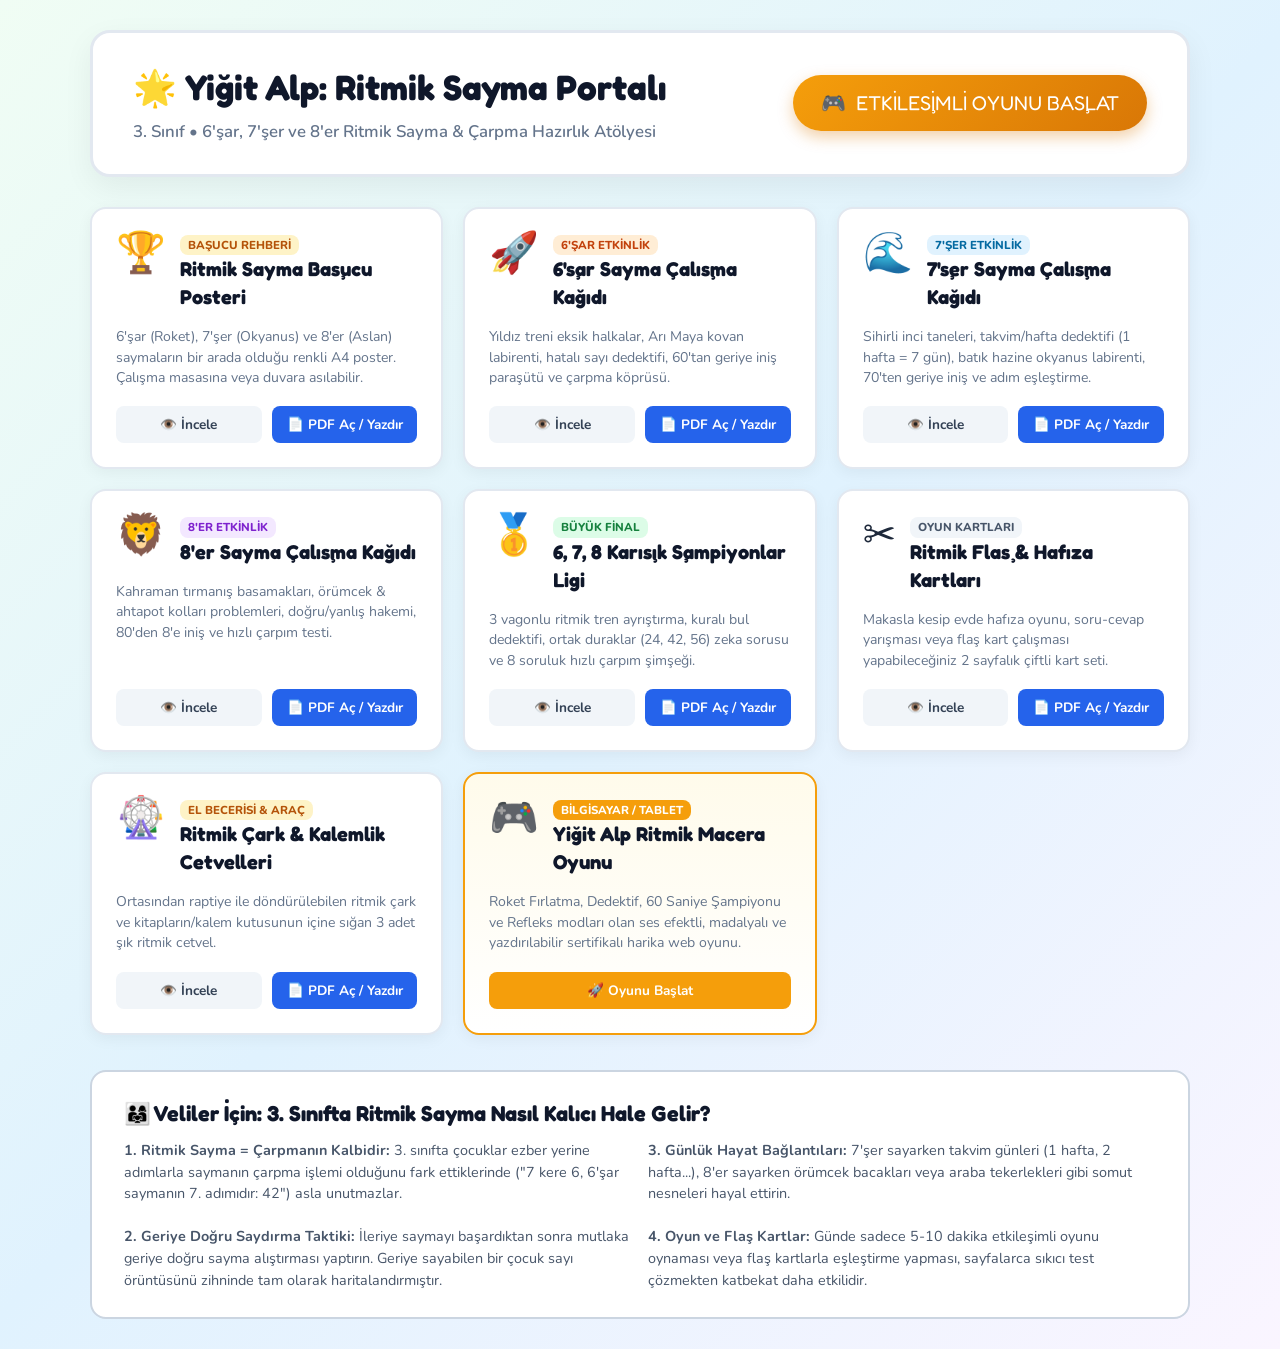
==== basili_materyaller/tum_materyaller_rehberi.html @ d69f4a8b "Yigit Alp Ritmik Sayma Dunyasi: Calisma Kagitlari ve Etkilesimli Oyun" ====
<!DOCTYPE html>
<html lang="tr">
<head>
  <meta charset="UTF-8">
  <meta name="viewport" content="width=device-width, initial-scale=1.0">
  <title>Yiğit Alp - Ritmik Sayma Eğitim & Materyal Portalı</title>
  <link rel="stylesheet" href="print_style.css">
  <style>
    body {
      background: linear-gradient(135deg, #f0fdf4 0%, #e0f2fe 50%, #faf5ff 100%);
      min-height: 100vh;
      padding: 30px 20px;
    }
    .portal-container {
      max-width: 1100px;
      margin: 0 auto;
    }
    .hero-banner {
      background: white;
      border-radius: 20px;
      padding: 30px 40px;
      box-shadow: 0 10px 30px rgba(0,0,0,0.06);
      display: flex;
      justify-content: space-between;
      align-items: center;
      margin-bottom: 30px;
      border: 3px solid #e2e8f0;
    }
    .hero-text h1 {
      font-family: 'Fredoka', cursive;
      font-size: 2.2rem;
      color: #0f172a;
      margin-bottom: 8px;
    }
    .hero-text p {
      color: #64748b;
      font-size: 1.05rem;
      font-weight: 600;
    }
    .hero-actions {
      display: flex;
      flex-direction: column;
      gap: 10px;
    }
    .game-launch-btn {
      background: linear-gradient(135deg, #f59e0b 0%, #d97706 100%);
      color: white;
      font-family: 'Fredoka', cursive;
      font-size: 1.25rem;
      padding: 14px 28px;
      border-radius: 50px;
      text-decoration: none;
      box-shadow: 0 6px 15px rgba(217, 119, 6, 0.35);
      display: inline-flex;
      align-items: center;
      gap: 10px;
      transition: all 0.2s ease;
    }
    .game-launch-btn:hover {
      transform: scale(1.04);
      box-shadow: 0 8px 22px rgba(217, 119, 6, 0.45);
    }
    
    .grid-cards {
      display: grid;
      grid-template-columns: repeat(auto-fill, minmax(320px, 1fr));
      gap: 20px;
    }
    .mat-card {
      background: white;
      border-radius: 16px;
      padding: 24px;
      box-shadow: 0 4px 15px rgba(0,0,0,0.05);
      border: 2px solid #e2e8f0;
      display: flex;
      flex-direction: column;
      justify-content: space-between;
      transition: all 0.25s ease;
    }
    .mat-card:hover {
      transform: translateY(-4px);
      box-shadow: 0 12px 25px rgba(0,0,0,0.1);
      border-color: #3b82f6;
    }
    .mat-header {
      display: flex;
      align-items: flex-start;
      gap: 14px;
      margin-bottom: 12px;
    }
    .mat-icon {
      font-size: 2.5rem;
      line-height: 1;
    }
    .mat-title {
      font-family: 'Fredoka', cursive;
      font-size: 1.25rem;
      color: #0f172a;
      margin-bottom: 4px;
    }
    .mat-badge {
      display: inline-block;
      font-size: 0.72rem;
      font-weight: 800;
      padding: 2px 8px;
      border-radius: 8px;
      text-transform: uppercase;
    }
    .mat-desc {
      font-size: 0.88rem;
      color: #64748b;
      margin-bottom: 18px;
      line-height: 1.45;
    }
    .mat-links {
      display: flex;
      gap: 10px;
    }
    .mat-btn {
      flex: 1;
      text-align: center;
      padding: 9px 12px;
      border-radius: 8px;
      font-weight: 700;
      font-size: 0.85rem;
      text-decoration: none;
      transition: all 0.2s;
    }
    .btn-view {
      background: #f1f5f9;
      color: #334155;
    }
    .btn-view:hover {
      background: #e2e8f0;
    }
    .btn-direct-print {
      background: #2563eb;
      color: white;
    }
    .btn-direct-print:hover {
      background: #1d4ed8;
    }

    .parent-guide {
      background: white;
      border-radius: 16px;
      padding: 26px 32px;
      margin-top: 35px;
      border: 2px solid #cbd5e1;
    }
    .parent-guide h3 {
      font-family: 'Fredoka', cursive;
      font-size: 1.35rem;
      color: #0f172a;
      margin-bottom: 12px;
      display: flex;
      align-items: center;
      gap: 10px;
    }
    .guide-tips {
      display: grid;
      grid-template-columns: 1fr 1fr;
      gap: 16px;
      font-size: 0.9rem;
      color: #475569;
      line-height: 1.5;
    }
  </style>
</head>
<body>

  <div class="portal-container">
    
    <!-- Hero Banner -->
    <div class="hero-banner">
      <div class="hero-text">
        <h1>🌟 Yiğit Alp: Ritmik Sayma Portalı</h1>
        <p>3. Sınıf • 6'şar, 7'şer ve 8'er Ritmik Sayma & Çarpma Hazırlık Atölyesi</p>
      </div>
      <div class="hero-actions">
        <a href="../oyun/index.html" class="game-launch-btn">
          <span>🎮</span> ETKİLEŞİMLİ OYUNU BAŞLAT
        </a>
      </div>
    </div>

    <!-- Materyaller Izgarası -->
    <div class="grid-cards">
      
      <!-- 01: Poster -->
      <div class="mat-card">
        <div>
          <div class="mat-header">
            <span class="mat-icon">🏆</span>
            <div>
              <span class="mat-badge" style="background:#fef3c7; color:#b45309;">BAŞUCU REHBERİ</span>
              <h2 class="mat-title">Ritmik Sayma Başucu Posteri</h2>
            </div>
          </div>
          <p class="mat-desc">
            6'şar (Roket), 7'şer (Okyanus) ve 8'er (Aslan) saymaların bir arada olduğu renkli A4 poster. Çalışma masasına veya duvara asılabilir.
          </p>
        </div>
        <div class="mat-links">
          <a href="01_ritmik_sayma_posteri.html" class="mat-btn btn-view">👁️ İncele</a>
          <a href="../pdf_ciktilari/01_ritmik_sayma_posteri.pdf" target="_blank" class="mat-btn btn-direct-print">📄 PDF Aç / Yazdır</a>
        </div>
      </div>

      <!-- 02: 6'şar Çalışma Kağıdı -->
      <div class="mat-card">
        <div>
          <div class="mat-header">
            <span class="mat-icon">🚀</span>
            <div>
              <span class="mat-badge" style="background:#ffedd5; color:#c2410c;">6'ŞAR ETKİNLİK</span>
              <h2 class="mat-title">6'şar Sayma Çalışma Kağıdı</h2>
            </div>
          </div>
          <p class="mat-desc">
            Yıldız treni eksik halkalar, Arı Maya kovan labirenti, hatalı sayı dedektifi, 60'tan geriye iniş paraşütü ve çarpma köprüsü.
          </p>
        </div>
        <div class="mat-links">
          <a href="02_6sar_calisma_kagidi.html" class="mat-btn btn-view">👁️ İncele</a>
          <a href="../pdf_ciktilari/02_6sar_calisma_kagidi.pdf" target="_blank" class="mat-btn btn-direct-print">📄 PDF Aç / Yazdır</a>
        </div>
      </div>

      <!-- 03: 7'şer Çalışma Kağıdı -->
      <div class="mat-card">
        <div>
          <div class="mat-header">
            <span class="mat-icon">🌊</span>
            <div>
              <span class="mat-badge" style="background:#e0f2fe; color:#0369a1;">7'ŞER ETKİNLİK</span>
              <h2 class="mat-title">7'şer Sayma Çalışma Kağıdı</h2>
            </div>
          </div>
          <p class="mat-desc">
            Sihirli inci taneleri, takvim/hafta dedektifi (1 hafta = 7 gün), batık hazine okyanus labirenti, 70'ten geriye iniş ve adım eşleştirme.
          </p>
        </div>
        <div class="mat-links">
          <a href="03_7ser_calisma_kagidi.html" class="mat-btn btn-view">👁️ İncele</a>
          <a href="../pdf_ciktilari/03_7ser_calisma_kagidi.pdf" target="_blank" class="mat-btn btn-direct-print">📄 PDF Aç / Yazdır</a>
        </div>
      </div>

      <!-- 04: 8'er Çalışma Kağıdı -->
      <div class="mat-card">
        <div>
          <div class="mat-header">
            <span class="mat-icon">🦁</span>
            <div>
              <span class="mat-badge" style="background:#f3e8ff; color:#7e22ce;">8'ER ETKİNLİK</span>
              <h2 class="mat-title">8'er Sayma Çalışma Kağıdı</h2>
            </div>
          </div>
          <p class="mat-desc">
            Kahraman tırmanış basamakları, örümcek & ahtapot kolları problemleri, doğru/yanlış hakemi, 80'den 8'e iniş ve hızlı çarpım testi.
          </p>
        </div>
        <div class="mat-links">
          <a href="04_8er_calisma_kagidi.html" class="mat-btn btn-view">👁️ İncele</a>
          <a href="../pdf_ciktilari/04_8er_calisma_kagidi.pdf" target="_blank" class="mat-btn btn-direct-print">📄 PDF Aç / Yazdır</a>
        </div>
      </div>

      <!-- 05: Karışık Şampiyonluk Kağıdı -->
      <div class="mat-card">
        <div>
          <div class="mat-header">
            <span class="mat-icon">🥇</span>
            <div>
              <span class="mat-badge" style="background:#dcfce7; color:#15803d;">BÜYÜK FİNAL</span>
              <h2 class="mat-title">6, 7, 8 Karışık Şampiyonlar Ligi</h2>
            </div>
          </div>
          <p class="mat-desc">
            3 vagonlu ritmik tren ayrıştırma, kuralı bul dedektifi, ortak duraklar (24, 42, 56) zeka sorusu ve 8 soruluk hızlı çarpım şimşeği.
          </p>
        </div>
        <div class="mat-links">
          <a href="05_karisik_sampiyonluk.html" class="mat-btn btn-view">👁️ İncele</a>
          <a href="../pdf_ciktilari/05_karisik_sampiyonluk.pdf" target="_blank" class="mat-btn btn-direct-print">📄 PDF Aç / Yazdır</a>
        </div>
      </div>

      <!-- 06: Kes & Oyna Flaş Kartlar -->
      <div class="mat-card">
        <div>
          <div class="mat-header">
            <span class="mat-icon">✂️</span>
            <div>
              <span class="mat-badge" style="background:#f1f5f9; color:#475569;">OYUN KARTLARI</span>
              <h2 class="mat-title">Ritmik Flaş & Hafıza Kartları</h2>
            </div>
          </div>
          <p class="mat-desc">
            Makasla kesip evde hafıza oyunu, soru-cevap yarışması veya flaş kart çalışması yapabileceğiniz 2 sayfalık çiftli kart seti.
          </p>
        </div>
        <div class="mat-links">
          <a href="06_kes_yapistir_kartlar.html" class="mat-btn btn-view">👁️ İncele</a>
          <a href="../pdf_ciktilari/06_kes_yapistir_kartlar.pdf" target="_blank" class="mat-btn btn-direct-print">📄 PDF Aç / Yazdır</a>
        </div>
      </div>

      <!-- 07: Çark & Cetveller -->
      <div class="mat-card">
        <div>
          <div class="mat-header">
            <span class="mat-icon">🎡</span>
            <div>
              <span class="mat-badge" style="background:#fef3c7; color:#b45309;">EL BECERİSİ & ARAÇ</span>
              <h2 class="mat-title">Ritmik Çark & Kalemlik Cetvelleri</h2>
            </div>
          </div>
          <p class="mat-desc">
            Ortasından raptiye ile döndürülebilen ritmik çark ve kitapların/kalem kutusunun içine sığan 3 adet şık ritmik cetvel.
          </p>
        </div>
        <div class="mat-links">
          <a href="07_ritmik_cark_ve_cetvel.html" class="mat-btn btn-view">👁️ İncele</a>
          <a href="../pdf_ciktilari/07_ritmik_cark_ve_cetvel.pdf" target="_blank" class="mat-btn btn-direct-print">📄 PDF Aç / Yazdır</a>
        </div>
      </div>

      <!-- 08: Etkileşimli Oyun Kartı -->
      <div class="mat-card" style="border: 2px solid #f59e0b; background: linear-gradient(180deg, #fffbeb 0%, #ffffff 100%);">
        <div>
          <div class="mat-header">
            <span class="mat-icon">🎮</span>
            <div>
              <span class="mat-badge" style="background:#f59e0b; color:white;">BİLGİSAYAR / TABLET</span>
              <h2 class="mat-title">Yiğit Alp Ritmik Macera Oyunu</h2>
            </div>
          </div>
          <p class="mat-desc">
            Roket Fırlatma, Dedektif, 60 Saniye Şampiyonu ve Refleks modları olan ses efektli, madalyalı ve yazdırılabilir sertifikalı harika web oyunu.
          </p>
        </div>
        <div class="mat-links">
          <a href="../oyun/index.html" class="mat-btn btn-direct-print" style="background:#f59e0b;">🚀 Oyunu Başlat</a>
        </div>
      </div>

    </div>

    <!-- Veliler İçin Pedagojik Rehber -->
    <div class="parent-guide">
      <h3>👨‍👩‍👧 Veliler İçin: 3. Sınıfta Ritmik Sayma Nasıl Kalıcı Hale Gelir?</h3>
      <div class="guide-tips">
        <div>
          <p><strong>1. Ritmik Sayma = Çarpmanın Kalbidir:</strong> 3. sınıfta çocuklar ezber yerine adımlarla saymanın çarpma işlemi olduğunu fark ettiklerinde ("7 kere 6, 6'şar saymanın 7. adımıdır: 42") asla unutmazlar.</p>
          <br>
          <p><strong>2. Geriye Doğru Saydırma Taktiki:</strong> İleriye saymayı başardıktan sonra mutlaka geriye doğru sayma alıştırması yaptırın. Geriye sayabilen bir çocuk sayı örüntüsünü zihninde tam olarak haritalandırmıştır.</p>
        </div>
        <div>
          <p><strong>3. Günlük Hayat Bağlantıları:</strong> 7'şer sayarken takvim günleri (1 hafta, 2 hafta...), 8'er sayarken örümcek bacakları veya araba tekerlekleri gibi somut nesneleri hayal ettirin.</p>
          <br>
          <p><strong>4. Oyun ve Flaş Kartlar:</strong> Günde sadece 5-10 dakika etkileşimli oyunu oynaması veya flaş kartlarla eşleştirme yapması, sayfalarca sıkıcı test çözmekten katbekat daha etkilidir.</p>
        </div>
      </div>
    </div>

  </div>

</body>
</html>
---- basili_materyaller/print_style.css ----
@import url('https://fonts.googleapis.com/css2?family=Fredoka:wght@400;600;700&family=Nunito:wght@400;600;700;800;900&display=swap');

:root {
  --primary-6: #ff6b35;
  --secondary-6: #f7c59f;
  --dark-6: #2b2d42;
  --primary-7: #0077b6;
  --secondary-7: #90e0ef;
  --dark-7: #03045e;
  --primary-8: #7209b7;
  --secondary-8: #e0aaff;
  --dark-8: #240046;
  --primary-all: #10b981;
  --bg-soft: #f8fafc;
  --border-color: #cbd5e1;
}

* {
  box-sizing: border-box;
  margin: 0;
  padding: 0;
}

body {
  font-family: 'Nunito', 'Segoe UI', system-ui, sans-serif;
  background-color: #e2e8f0;
  color: #1e293b;
  line-height: 1.4;
  -webkit-font-smoothing: antialiased;
}

/* Floating Action Toolbar (Screen Only) */
.toolbar {
  position: sticky;
  top: 0;
  z-index: 1000;
  background: #ffffff;
  padding: 12px 24px;
  display: flex;
  justify-content: space-between;
  align-items: center;
  box-shadow: 0 4px 12px rgba(0,0,0,0.1);
  border-bottom: 2px solid #e2e8f0;
}

.toolbar h2 {
  font-family: 'Fredoka', cursive, sans-serif;
  font-size: 1.15rem;
  color: #1e293b;
  display: flex;
  align-items: center;
  gap: 8px;
}

.toolbar-buttons {
  display: flex;
  gap: 10px;
}

.btn {
  font-family: 'Nunito', sans-serif;
  font-weight: 700;
  font-size: 0.95rem;
  padding: 8px 18px;
  border-radius: 9999px;
  border: none;
  cursor: pointer;
  display: inline-flex;
  align-items: center;
  gap: 8px;
  transition: all 0.2s ease;
  text-decoration: none;
}

.btn-print {
  background: #2563eb;
  color: white;
}

.btn-print:hover {
  background: #1d4ed8;
  transform: translateY(-1px);
}

.btn-home {
  background: #f1f5f9;
  color: #475569;
}

.btn-home:hover {
  background: #e2e8f0;
}

.btn-answer {
  background: #10b981;
  color: white;
}

.btn-answer:hover {
  background: #059669;
}

/* Page Container (Simulating A4) */
.sheet-container {
  display: flex;
  flex-direction: column;
  align-items: center;
  padding: 24px;
  gap: 24px;
}

.a4-page {
  width: 210mm;
  min-height: 297mm;
  background: white;
  padding: 14mm 15mm;
  box-shadow: 0 10px 25px rgba(0,0,0,0.15);
  border-radius: 6px;
  position: relative;
  display: flex;
  flex-direction: column;
  justify-content: space-between;
  box-sizing: border-box;
}

/* Header */
.sheet-header {
  border-bottom: 3px dashed #cbd5e1;
  padding-bottom: 12px;
  margin-bottom: 14px;
}

.header-top {
  display: flex;
  justify-content: space-between;
  align-items: center;
  margin-bottom: 10px;
}

.header-title-box {
  display: flex;
  align-items: center;
  gap: 12px;
}

.sheet-icon {
  font-size: 2.2rem;
  line-height: 1;
}

.sheet-title {
  font-family: 'Fredoka', cursive, sans-serif;
  font-size: 1.45rem;
  font-weight: 700;
  color: #0f172a;
}

.sheet-subtitle {
  font-size: 0.85rem;
  font-weight: 600;
  color: #64748b;
}

.student-info-bar {
  display: grid;
  grid-template-columns: 2fr 1fr 1fr;
  gap: 12px;
  background: #f8fafc;
  border: 1.5px solid #e2e8f0;
  border-radius: 8px;
  padding: 6px 12px;
  font-size: 0.85rem;
  font-weight: 700;
}

.info-item {
  display: flex;
  align-items: center;
  gap: 6px;
}

.info-line {
  flex: 1;
  border-bottom: 1.5px dotted #94a3b8;
  height: 14px;
}

.rating-stars {
  color: #fbbf24;
  letter-spacing: 2px;
  font-size: 0.95rem;
}

/* Sections */
.activity-card {
  border: 2px solid #e2e8f0;
  border-radius: 10px;
  padding: 10px 14px;
  margin-bottom: 12px;
  background: #ffffff;
}

.activity-title {
  font-family: 'Fredoka', cursive, sans-serif;
  font-size: 1.05rem;
  font-weight: 700;
  display: flex;
  align-items: center;
  gap: 8px;
  margin-bottom: 8px;
}

.activity-badge {
  display: inline-block;
  font-size: 0.75rem;
  font-weight: 800;
  padding: 2px 8px;
  border-radius: 12px;
  color: white;
}

/* Elements */
.number-train {
  display: flex;
  flex-wrap: wrap;
  align-items: center;
  justify-content: center;
  gap: 8px;
  margin: 10px 0;
}

.number-wagon {
  width: 48px;
  height: 48px;
  border-radius: 50%;
  display: flex;
  align-items: center;
  justify-content: center;
  font-size: 1.25rem;
  font-weight: 800;
  box-shadow: 0 2px 5px rgba(0,0,0,0.06);
  position: relative;
}

.wagon-filled {
  background: #e0f2fe;
  color: #0369a1;
  border: 2px solid #38bdf8;
}

.wagon-empty {
  background: #fff;
  border: 2px dashed #94a3b8;
  color: #94a3b8;
}

.wagon-arrow {
  font-size: 1.2rem;
  color: #94a3b8;
  font-weight: bold;
}

/* Grid & Tables */
.matching-grid {
  display: grid;
  grid-template-columns: 1fr 1fr;
  gap: 16px;
  margin: 8px 0;
}

.match-item {
  display: flex;
  align-items: center;
  justify-content: space-between;
  padding: 6px 12px;
  background: #f8fafc;
  border-radius: 6px;
  border: 1px solid #e2e8f0;
  font-weight: 700;
}

.connector-circle {
  width: 14px;
  height: 14px;
  border-radius: 50%;
  border: 2px solid #64748b;
  display: inline-block;
}

/* Footer */
.sheet-footer {
  margin-top: 10px;
  padding-top: 8px;
  border-top: 1.5px dashed #cbd5e1;
  display: flex;
  justify-content: space-between;
  align-items: center;
  font-size: 0.75rem;
  color: #94a3b8;
  font-weight: 600;
}

.answer-key-text {
  display: none;
  font-size: 0.8rem;
  color: #059669;
  font-weight: 800;
  background: #ecfdf5;
  padding: 4px 8px;
  border-radius: 4px;
}

body.show-answers .answer-key-text {
  display: inline-block;
}

body.show-answers .wagon-empty::after {
  content: attr(data-answer);
  color: #059669;
  font-weight: 900;
}

/* Print Specific Rules */
@media print {
  @page {
    size: A4 portrait;
    margin: 6mm 8mm 6mm 8mm;
  }
  body {
    background: white !important;
    color: black !important;
    -webkit-print-color-adjust: exact !important;
    print-color-adjust: exact !important;
  }
  .toolbar {
    display: none !important;
  }
  .sheet-container {
    padding: 0 !important;
    gap: 0 !important;
  }
  .a4-page {
    box-shadow: none !important;
    border-radius: 0 !important;
    width: 100% !important;
    min-height: auto !important;
    page-break-after: always;
    padding: 4mm 6mm !important;
  }
  .a4-page:last-child {
    page-break-after: avoid;
  }
  .activity-card {
    margin-bottom: 7px !important;
    padding: 6px 10px !important;
  }
  .sheet-header {
    margin-bottom: 8px !important;
    padding-bottom: 6px !important;
  }
  .number-wagon {
    width: 40px !important;
    height: 40px !important;
    font-size: 1.1rem !important;
  }
}
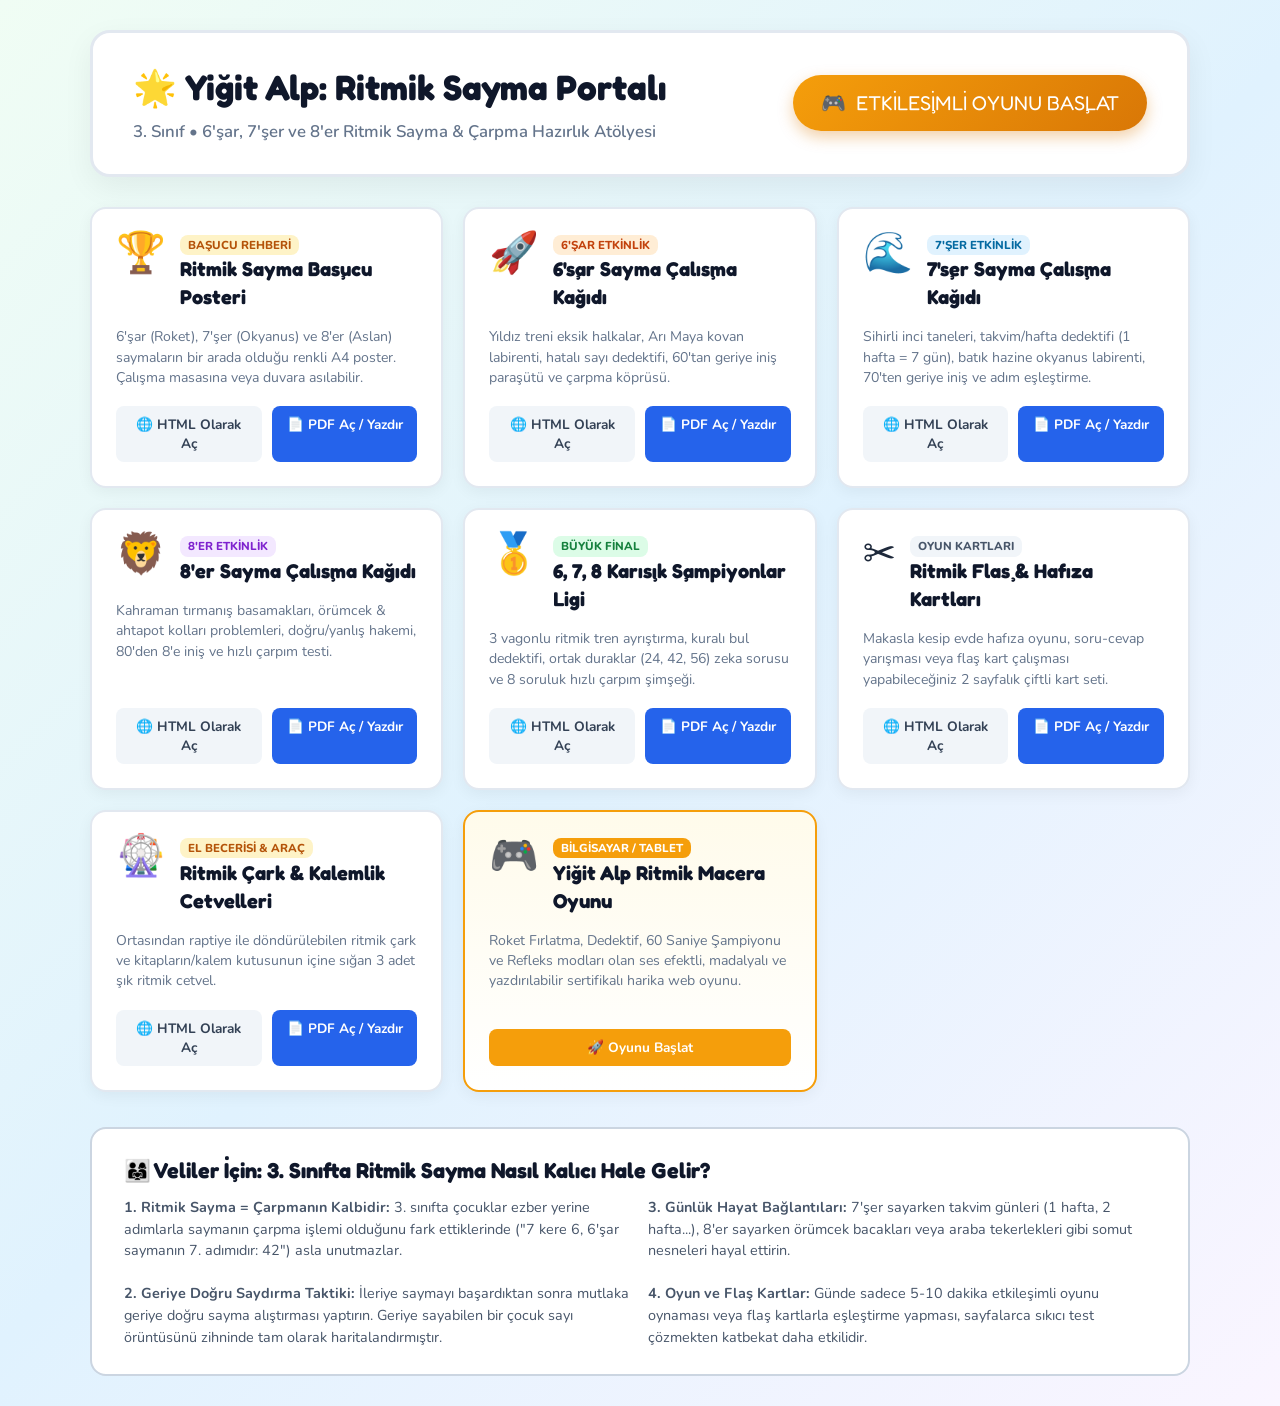
==== commit 3e68bca9: "Add explicit HTML and PDF buttons to all cards on index and guide" ====
--- a/basili_materyaller/tum_materyaller_rehberi.html
+++ b/basili_materyaller/tum_materyaller_rehberi.html
@@ -202,7 +202,7 @@
           </p>
         </div>
         <div class="mat-links">
-          <a href="01_ritmik_sayma_posteri.html" class="mat-btn btn-view">👁️ İncele</a>
+          <a href="01_ritmik_sayma_posteri.html" class="mat-btn btn-view">🌐 HTML Olarak Aç</a>
           <a href="../pdf_ciktilari/01_ritmik_sayma_posteri.pdf" target="_blank" class="mat-btn btn-direct-print">📄 PDF Aç / Yazdır</a>
         </div>
       </div>
@@ -222,7 +222,7 @@
           </p>
         </div>
         <div class="mat-links">
-          <a href="02_6sar_calisma_kagidi.html" class="mat-btn btn-view">👁️ İncele</a>
+          <a href="02_6sar_calisma_kagidi.html" class="mat-btn btn-view">🌐 HTML Olarak Aç</a>
           <a href="../pdf_ciktilari/02_6sar_calisma_kagidi.pdf" target="_blank" class="mat-btn btn-direct-print">📄 PDF Aç / Yazdır</a>
         </div>
       </div>
@@ -242,7 +242,7 @@
           </p>
         </div>
         <div class="mat-links">
-          <a href="03_7ser_calisma_kagidi.html" class="mat-btn btn-view">👁️ İncele</a>
+          <a href="03_7ser_calisma_kagidi.html" class="mat-btn btn-view">🌐 HTML Olarak Aç</a>
           <a href="../pdf_ciktilari/03_7ser_calisma_kagidi.pdf" target="_blank" class="mat-btn btn-direct-print">📄 PDF Aç / Yazdır</a>
         </div>
       </div>
@@ -262,7 +262,7 @@
           </p>
         </div>
         <div class="mat-links">
-          <a href="04_8er_calisma_kagidi.html" class="mat-btn btn-view">👁️ İncele</a>
+          <a href="04_8er_calisma_kagidi.html" class="mat-btn btn-view">🌐 HTML Olarak Aç</a>
           <a href="../pdf_ciktilari/04_8er_calisma_kagidi.pdf" target="_blank" class="mat-btn btn-direct-print">📄 PDF Aç / Yazdır</a>
         </div>
       </div>
@@ -282,7 +282,7 @@
           </p>
         </div>
         <div class="mat-links">
-          <a href="05_karisik_sampiyonluk.html" class="mat-btn btn-view">👁️ İncele</a>
+          <a href="05_karisik_sampiyonluk.html" class="mat-btn btn-view">🌐 HTML Olarak Aç</a>
           <a href="../pdf_ciktilari/05_karisik_sampiyonluk.pdf" target="_blank" class="mat-btn btn-direct-print">📄 PDF Aç / Yazdır</a>
         </div>
       </div>
@@ -302,7 +302,7 @@
           </p>
         </div>
         <div class="mat-links">
-          <a href="06_kes_yapistir_kartlar.html" class="mat-btn btn-view">👁️ İncele</a>
+          <a href="06_kes_yapistir_kartlar.html" class="mat-btn btn-view">🌐 HTML Olarak Aç</a>
           <a href="../pdf_ciktilari/06_kes_yapistir_kartlar.pdf" target="_blank" class="mat-btn btn-direct-print">📄 PDF Aç / Yazdır</a>
         </div>
       </div>
@@ -322,7 +322,7 @@
           </p>
         </div>
         <div class="mat-links">
-          <a href="07_ritmik_cark_ve_cetvel.html" class="mat-btn btn-view">👁️ İncele</a>
+          <a href="07_ritmik_cark_ve_cetvel.html" class="mat-btn btn-view">🌐 HTML Olarak Aç</a>
           <a href="../pdf_ciktilari/07_ritmik_cark_ve_cetvel.pdf" target="_blank" class="mat-btn btn-direct-print">📄 PDF Aç / Yazdır</a>
         </div>
       </div>
